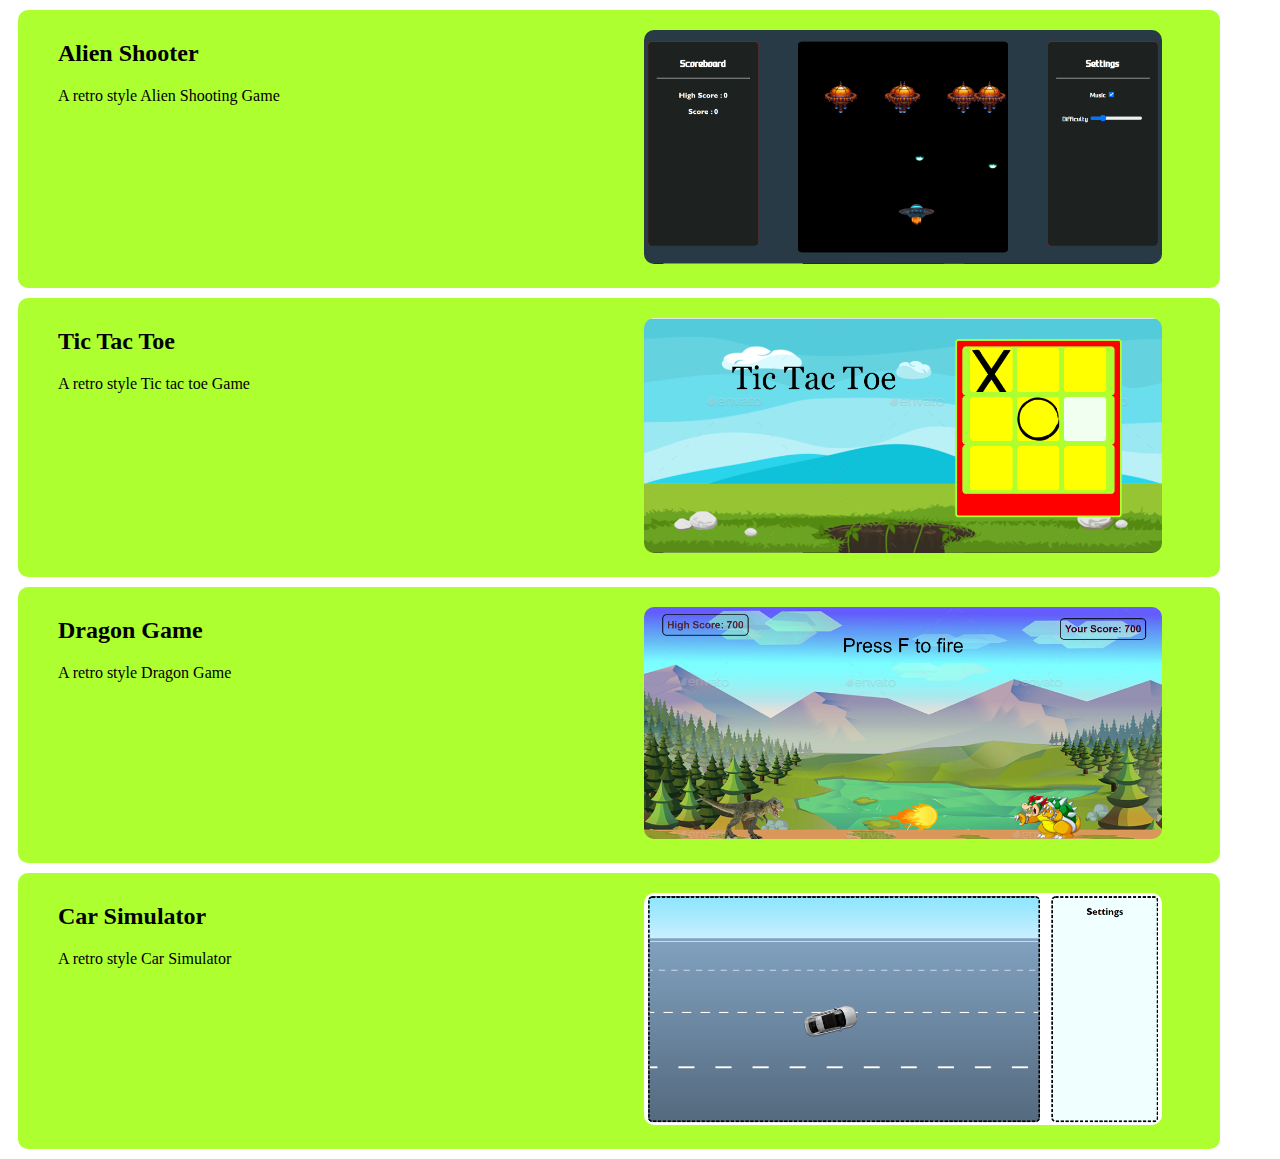
==== index.html @ cdaab876 "homepage for all games" ====
<!DOCTYPE html>
<html lang="en">
<head>
	<meta charset="UTF-8">
	<meta name="viewport" content="width=device-width, initial-scale=1.0">
    <title>Games | Ujjwal Kumar</title>
    <style>
        .block {
            background-color: greenyellow;
            padding: 10px;
            padding-left: 40px;
            margin: 10px;
            width: 90vw;
            border-radius: 10px;
            color: black;
            display: flex;
        }
        .block:hover{
            background-color: chartreuse;
        }
        .left{
            width: 50%;
            flex: 1;
        }
        .right{
            width: 50%;
            flex: 1;
        }
        a{
            text-decoration: none;
            color: black;
        }
        img{
            border-radius: 10px;
            margin: 10px;
            width: 90%;
        }
    </style>
</head>
<body>
    <a href="/AlienShooter/">
        <div class="block">
            <div class="left">
                <h2>Alien Shooter</h2>
                <p>A retro style Alien Shooting Game</p>
            </div>
            <div class="right">
                <img src="Screenshot (234).png" alt="">
            </div>            
        </div>
    </a>

    <a href="/TicTacToe/">
        <div class="block">
            <div class="left">
                <h2>Tic Tac Toe</h2>
                <p>A retro style Tic tac toe Game</p>
            </div>
            <div class="right">
                <img src="Screenshot (236).png" alt="">
            </div>            
        </div>
    </a>

    <a href="/Dragon Game/Dragon-Game-V3/">
        <div class="block">
            <div class="left">
                <h2>Dragon Game</h2>
                <p>A retro style Dragon Game</p>
            </div>
            <div class="right">
                <img src="Screenshot (237).png" alt="">
            </div>            
        </div>
    </a>

    <a href="/CarAnimation/">
        <div class="block">
            <div class="left">
                <h2>Car Simulator</h2>
                <p>A retro style Car Simulator</p>
            </div>
            <div class="right">
                <img src="Screenshot (235).png" alt="">
            </div>            
        </div>
    </a>

</body>

<script src="script.js"></script>
</html>
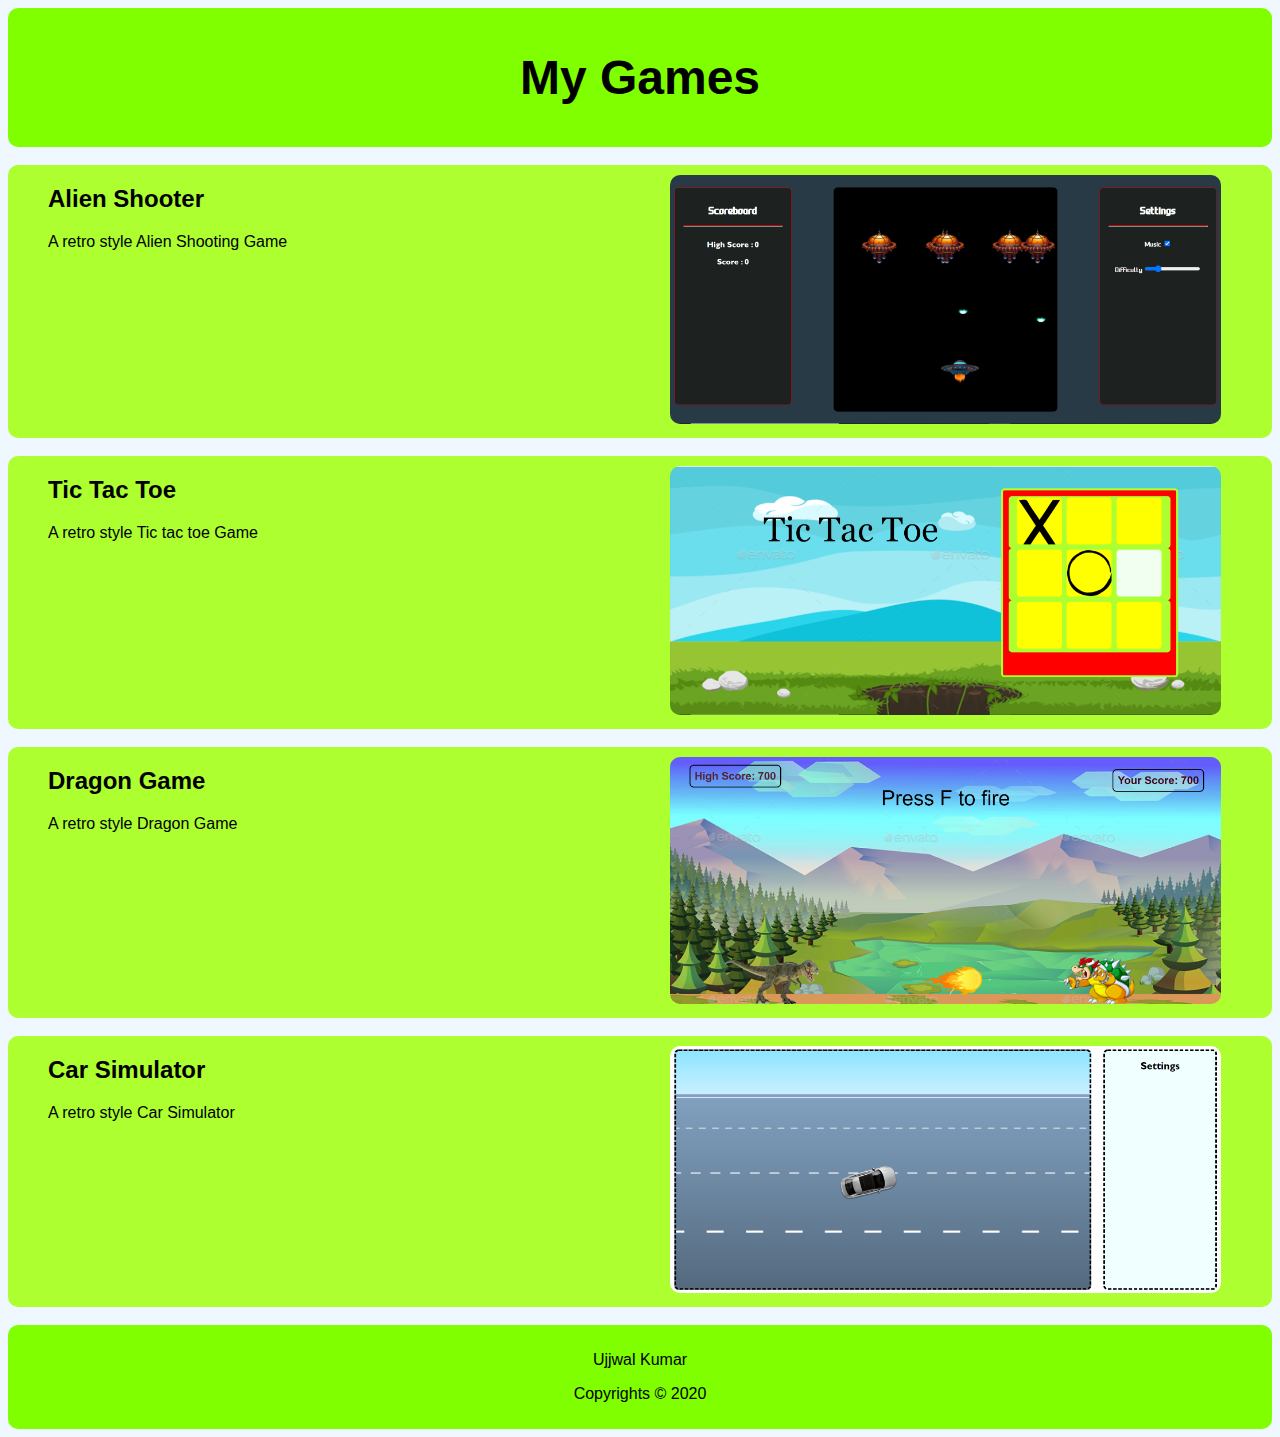
==== commit 13d55081: "added some functionalities" ====
--- a/index.html
+++ b/index.html
@@ -5,18 +5,26 @@
 	<meta name="viewport" content="width=device-width, initial-scale=1.0">
     <title>Games | Ujjwal Kumar</title>
     <style>
+        body{
+            font-family: -apple-system, BlinkMacSystemFont, 'Segoe UI', Roboto, Oxygen, Ubuntu, Cantarell, 'Open Sans', 'Helvetica Neue', sans-serif;
+            background-color: aliceblue;
+        }
         .block {
             background-color: greenyellow;
-            padding: 10px;
             padding-left: 40px;
-            margin: 10px;
-            width: 90vw;
             border-radius: 10px;
             color: black;
             display: flex;
         }
+        .footer,.header{
+            padding: 10px;
+            background-color: chartreuse;
+            border-radius: 10px;
+            text-align: center;
+        }
         .block:hover{
             background-color: chartreuse;
+            border: 2px solid black;;
         }
         .left{
             width: 50%;
@@ -27,6 +35,11 @@
             flex: 1;
         }
         a{
+            padding: 10px; 
+            margin: 10px;
+            width: 80vw;
+            margin-left: auto;
+            margin-right: auto;
             text-decoration: none;
             color: black;
         }
@@ -35,9 +48,20 @@
             margin: 10px;
             width: 90%;
         }
+        img:hover{
+            width: 92%;
+        }
+        h1{
+            text-align: center;
+            font-size: 300%;
+        }
     </style>
 </head>
 <body>
+    <div class="header">
+        <h1>My Games</h1>
+    </div>
+    
     <a href="/AlienShooter/">
         <div class="block">
             <div class="left">
@@ -86,6 +110,11 @@
         </div>
     </a>
 
+    <div class="footer">
+        <p>Ujjwal Kumar</p>
+        <p>Copyrights &copy; 2020</p>
+    </div>
+
 </body>
 
 <script src="script.js"></script>
